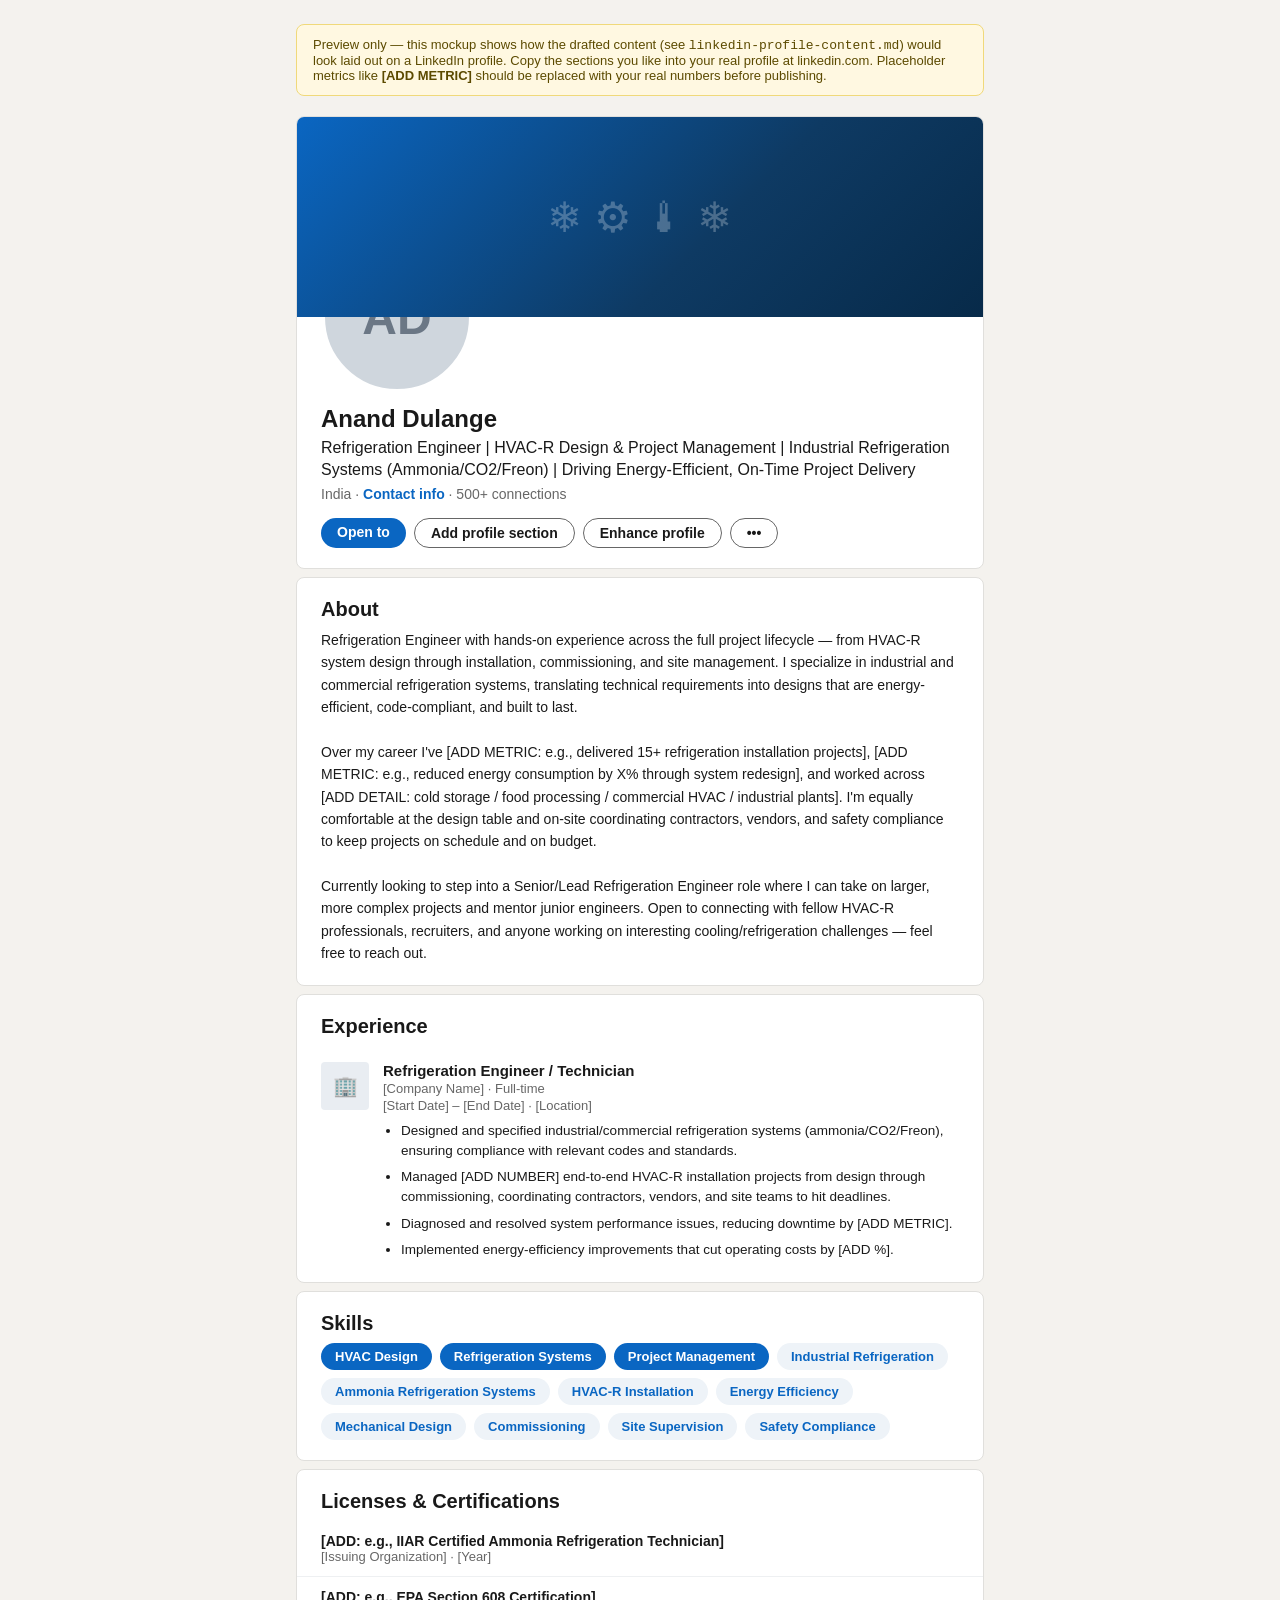
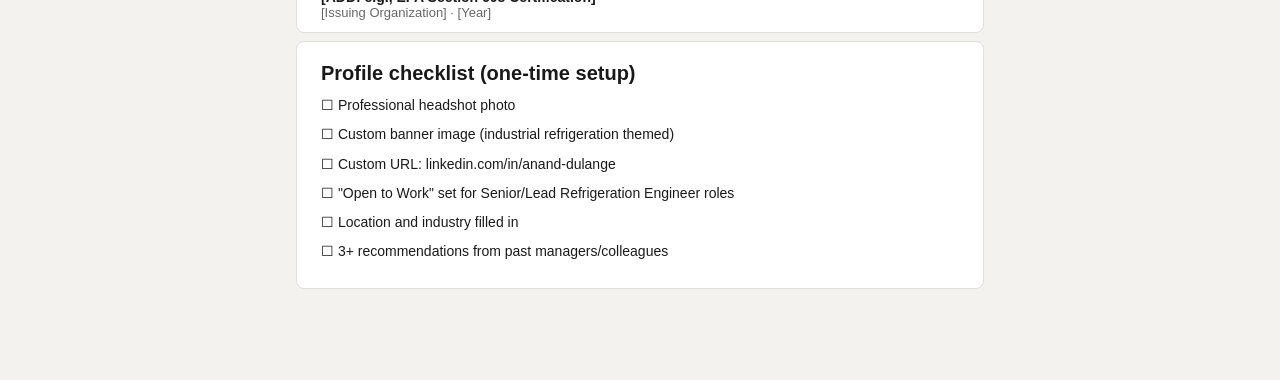
==== linkedin-profile-preview.html @ 06d336c7 "Add LinkedIn profile optimization kit for Anand Dulange Provides copy-paste ready headline/about/exp" ====
<!DOCTYPE html>
<html lang="en">
<head>
<meta charset="UTF-8">
<meta name="viewport" content="width=device-width, initial-scale=1.0">
<title>LinkedIn Profile Preview — Anand Dulange</title>
<style>
  :root {
    --linkedin-blue: #0a66c2;
    --bg: #f4f2ee;
    --card-bg: #ffffff;
    --border: #e0dfdc;
    --text-main: #000000e6;
    --text-secondary: #00000099;
    --text-muted: #00000066;
  }
  * { box-sizing: border-box; }
  body {
    margin: 0;
    font-family: -apple-system, BlinkMacSystemFont, "Segoe UI", Roboto, Helvetica, Arial, sans-serif;
    background: var(--bg);
    color: var(--text-main);
  }
  .page {
    max-width: 720px;
    margin: 24px auto;
    padding: 0 16px 60px;
  }
  .note {
    background: #fff8e1;
    border: 1px solid #f0d97a;
    border-radius: 8px;
    padding: 12px 16px;
    font-size: 13px;
    color: #5c4a00;
    margin-bottom: 20px;
  }
  .card {
    background: var(--card-bg);
    border: 1px solid var(--border);
    border-radius: 8px;
    margin-bottom: 8px;
    overflow: hidden;
  }
  .banner {
    height: 200px;
    background: linear-gradient(135deg, #0a66c2 0%, #0e3a63 60%, #072a49 100%);
    position: relative;
  }
  .banner-icons {
    position: absolute;
    inset: 0;
    display: flex;
    align-items: center;
    justify-content: center;
    gap: 28px;
    opacity: 0.25;
    font-size: 42px;
    color: #ffffff;
  }
  .profile-photo {
    width: 152px;
    height: 152px;
    border-radius: 50%;
    background: #cfd6dd;
    border: 4px solid var(--card-bg);
    margin: -76px 0 0 24px;
    display: flex;
    align-items: center;
    justify-content: center;
    font-size: 48px;
    color: #6b7785;
    font-weight: 600;
  }
  .profile-body {
    padding: 12px 24px 20px;
  }
  .name {
    font-size: 24px;
    font-weight: 600;
    margin: 0 0 2px;
  }
  .pronouns {
    color: var(--text-muted);
    font-size: 15px;
    font-weight: 400;
  }
  .headline {
    font-size: 16px;
    color: var(--text-main);
    margin: 4px 0;
    line-height: 1.4;
  }
  .location-line {
    color: var(--text-secondary);
    font-size: 14px;
    margin: 4px 0;
  }
  .location-line .contact-link {
    color: var(--linkedin-blue);
    font-weight: 600;
    cursor: default;
  }
  .action-row {
    display: flex;
    gap: 8px;
    margin-top: 16px;
    flex-wrap: wrap;
  }
  .btn {
    padding: 6px 16px;
    border-radius: 16px;
    font-size: 14px;
    font-weight: 600;
    cursor: default;
  }
  .btn-primary {
    background: var(--linkedin-blue);
    color: #fff;
  }
  .btn-secondary {
    background: transparent;
    border: 1px solid var(--text-secondary);
    color: var(--text-main);
  }
  .section-title {
    font-size: 20px;
    font-weight: 600;
    padding: 20px 24px 8px;
    margin: 0;
  }
  .section-body {
    padding: 0 24px 20px;
    font-size: 14px;
    line-height: 1.6;
    color: var(--text-main);
    white-space: pre-line;
  }
  .exp-item {
    display: flex;
    gap: 14px;
    padding: 16px 24px;
    border-top: 1px solid #eef0f2;
  }
  .exp-item:first-of-type { border-top: none; }
  .exp-logo {
    width: 48px;
    height: 48px;
    border-radius: 4px;
    background: #e9edf2;
    flex-shrink: 0;
    display: flex;
    align-items: center;
    justify-content: center;
    color: #6b7785;
    font-size: 20px;
  }
  .exp-title { font-weight: 600; font-size: 15px; margin: 0; }
  .exp-sub { font-size: 13px; color: var(--text-secondary); margin: 2px 0; }
  .exp-bullets { font-size: 13.5px; margin: 8px 0 0; padding-left: 18px; color: var(--text-main); }
  .exp-bullets li { margin-bottom: 6px; line-height: 1.5; }
  .skills-wrap {
    display: flex;
    flex-wrap: wrap;
    gap: 8px;
    padding: 0 24px 20px;
  }
  .skill-chip {
    background: #eef3f8;
    color: var(--linkedin-blue);
    border-radius: 16px;
    padding: 6px 14px;
    font-size: 13px;
    font-weight: 600;
  }
  .skill-chip.top { background: var(--linkedin-blue); color: #fff; }
  .cert-item {
    padding: 12px 24px;
    border-top: 1px solid #eef0f2;
    font-size: 14px;
  }
  .cert-item:first-of-type { border-top: none; }
  .cert-title { font-weight: 600; }
  .cert-sub { color: var(--text-secondary); font-size: 13px; }
  .checklist { padding: 0 24px 20px; font-size: 14px; line-height: 1.8; }
  .checklist div { margin-bottom: 4px; }
</style>
</head>
<body>
<div class="page">

  <div class="note">
    Preview only — this mockup shows how the drafted content (see <code>linkedin-profile-content.md</code>)
    would look laid out on a LinkedIn profile. Copy the sections you like into your real profile at
    linkedin.com. Placeholder metrics like <strong>[ADD METRIC]</strong> should be replaced with your
    real numbers before publishing.
  </div>

  <div class="card">
    <div class="banner">
      <div class="banner-icons">❄ ⚙ 🌡 ❄</div>
    </div>
    <div class="profile-photo">AD</div>
    <div class="profile-body">
      <h1 class="name">Anand Dulange</h1>
      <div class="headline">Refrigeration Engineer | HVAC-R Design &amp; Project Management | Industrial Refrigeration Systems (Ammonia/CO2/Freon) | Driving Energy-Efficient, On-Time Project Delivery</div>
      <div class="location-line">India · <span class="contact-link">Contact info</span> · 500+ connections</div>
      <div class="action-row">
        <div class="btn btn-primary">Open to</div>
        <div class="btn btn-secondary">Add profile section</div>
        <div class="btn btn-secondary">Enhance profile</div>
        <div class="btn btn-secondary">•••</div>
      </div>
    </div>
  </div>

  <div class="card">
    <h2 class="section-title">About</h2>
    <div class="section-body">Refrigeration Engineer with hands-on experience across the full project lifecycle — from HVAC-R system design through installation, commissioning, and site management. I specialize in industrial and commercial refrigeration systems, translating technical requirements into designs that are energy-efficient, code-compliant, and built to last.

Over my career I've [ADD METRIC: e.g., delivered 15+ refrigeration installation projects], [ADD METRIC: e.g., reduced energy consumption by X% through system redesign], and worked across [ADD DETAIL: cold storage / food processing / commercial HVAC / industrial plants]. I'm equally comfortable at the design table and on-site coordinating contractors, vendors, and safety compliance to keep projects on schedule and on budget.

Currently looking to step into a Senior/Lead Refrigeration Engineer role where I can take on larger, more complex projects and mentor junior engineers. Open to connecting with fellow HVAC-R professionals, recruiters, and anyone working on interesting cooling/refrigeration challenges — feel free to reach out.</div>
  </div>

  <div class="card">
    <h2 class="section-title">Experience</h2>
    <div class="exp-item">
      <div class="exp-logo">🏢</div>
      <div>
        <p class="exp-title">Refrigeration Engineer / Technician</p>
        <p class="exp-sub">[Company Name] · Full-time</p>
        <p class="exp-sub">[Start Date] – [End Date] · [Location]</p>
        <ul class="exp-bullets">
          <li>Designed and specified industrial/commercial refrigeration systems (ammonia/CO2/Freon), ensuring compliance with relevant codes and standards.</li>
          <li>Managed [ADD NUMBER] end-to-end HVAC-R installation projects from design through commissioning, coordinating contractors, vendors, and site teams to hit deadlines.</li>
          <li>Diagnosed and resolved system performance issues, reducing downtime by [ADD METRIC].</li>
          <li>Implemented energy-efficiency improvements that cut operating costs by [ADD %].</li>
        </ul>
      </div>
    </div>
  </div>

  <div class="card">
    <h2 class="section-title">Skills</h2>
    <div class="skills-wrap">
      <span class="skill-chip top">HVAC Design</span>
      <span class="skill-chip top">Refrigeration Systems</span>
      <span class="skill-chip top">Project Management</span>
      <span class="skill-chip">Industrial Refrigeration</span>
      <span class="skill-chip">Ammonia Refrigeration Systems</span>
      <span class="skill-chip">HVAC-R Installation</span>
      <span class="skill-chip">Energy Efficiency</span>
      <span class="skill-chip">Mechanical Design</span>
      <span class="skill-chip">Commissioning</span>
      <span class="skill-chip">Site Supervision</span>
      <span class="skill-chip">Safety Compliance</span>
    </div>
  </div>

  <div class="card">
    <h2 class="section-title">Licenses &amp; Certifications</h2>
    <div class="cert-item">
      <div class="cert-title">[ADD: e.g., IIAR Certified Ammonia Refrigeration Technician]</div>
      <div class="cert-sub">[Issuing Organization] · [Year]</div>
    </div>
    <div class="cert-item">
      <div class="cert-title">[ADD: e.g., EPA Section 608 Certification]</div>
      <div class="cert-sub">[Issuing Organization] · [Year]</div>
    </div>
  </div>

  <div class="card">
    <h2 class="section-title">Profile checklist (one-time setup)</h2>
    <div class="checklist">
      <div>☐ Professional headshot photo</div>
      <div>☐ Custom banner image (industrial refrigeration themed)</div>
      <div>☐ Custom URL: linkedin.com/in/anand-dulange</div>
      <div>☐ "Open to Work" set for Senior/Lead Refrigeration Engineer roles</div>
      <div>☐ Location and industry filled in</div>
      <div>☐ 3+ recommendations from past managers/colleagues</div>
    </div>
  </div>

</div>
</body>
</html>
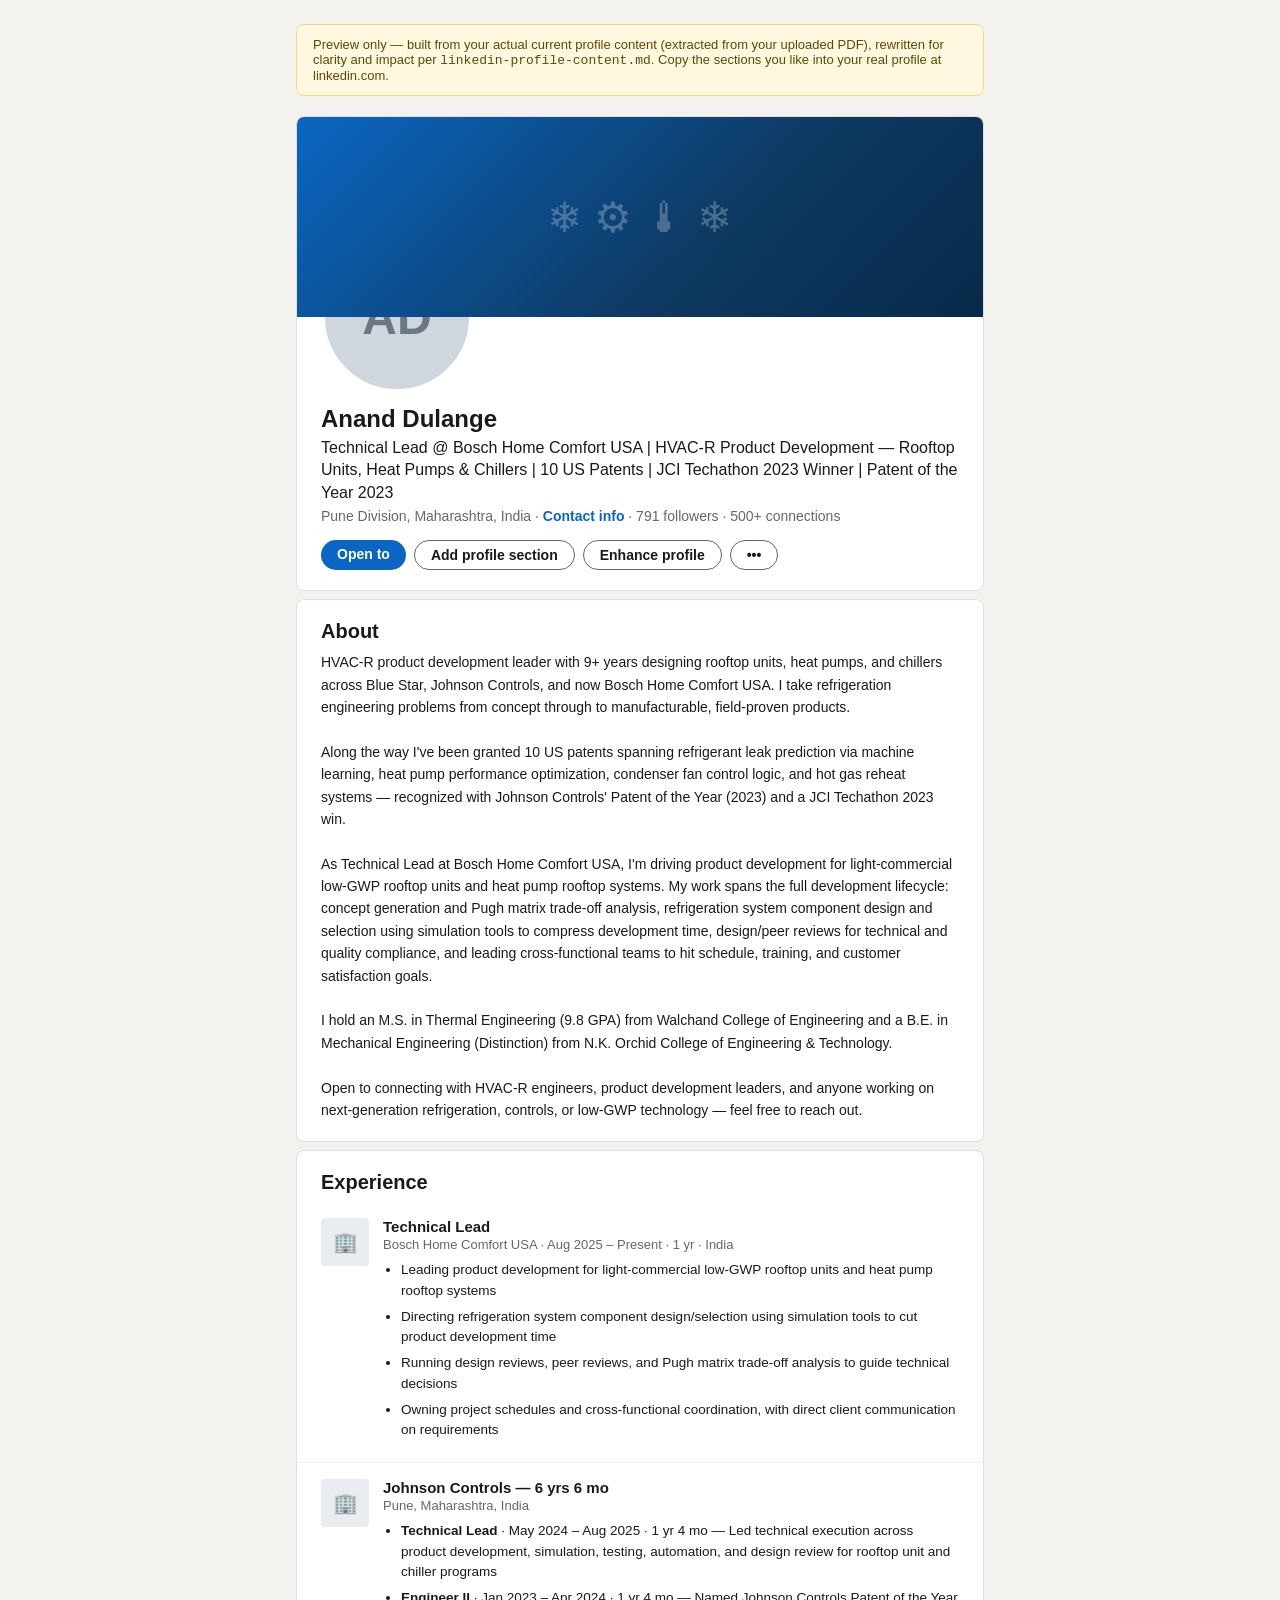
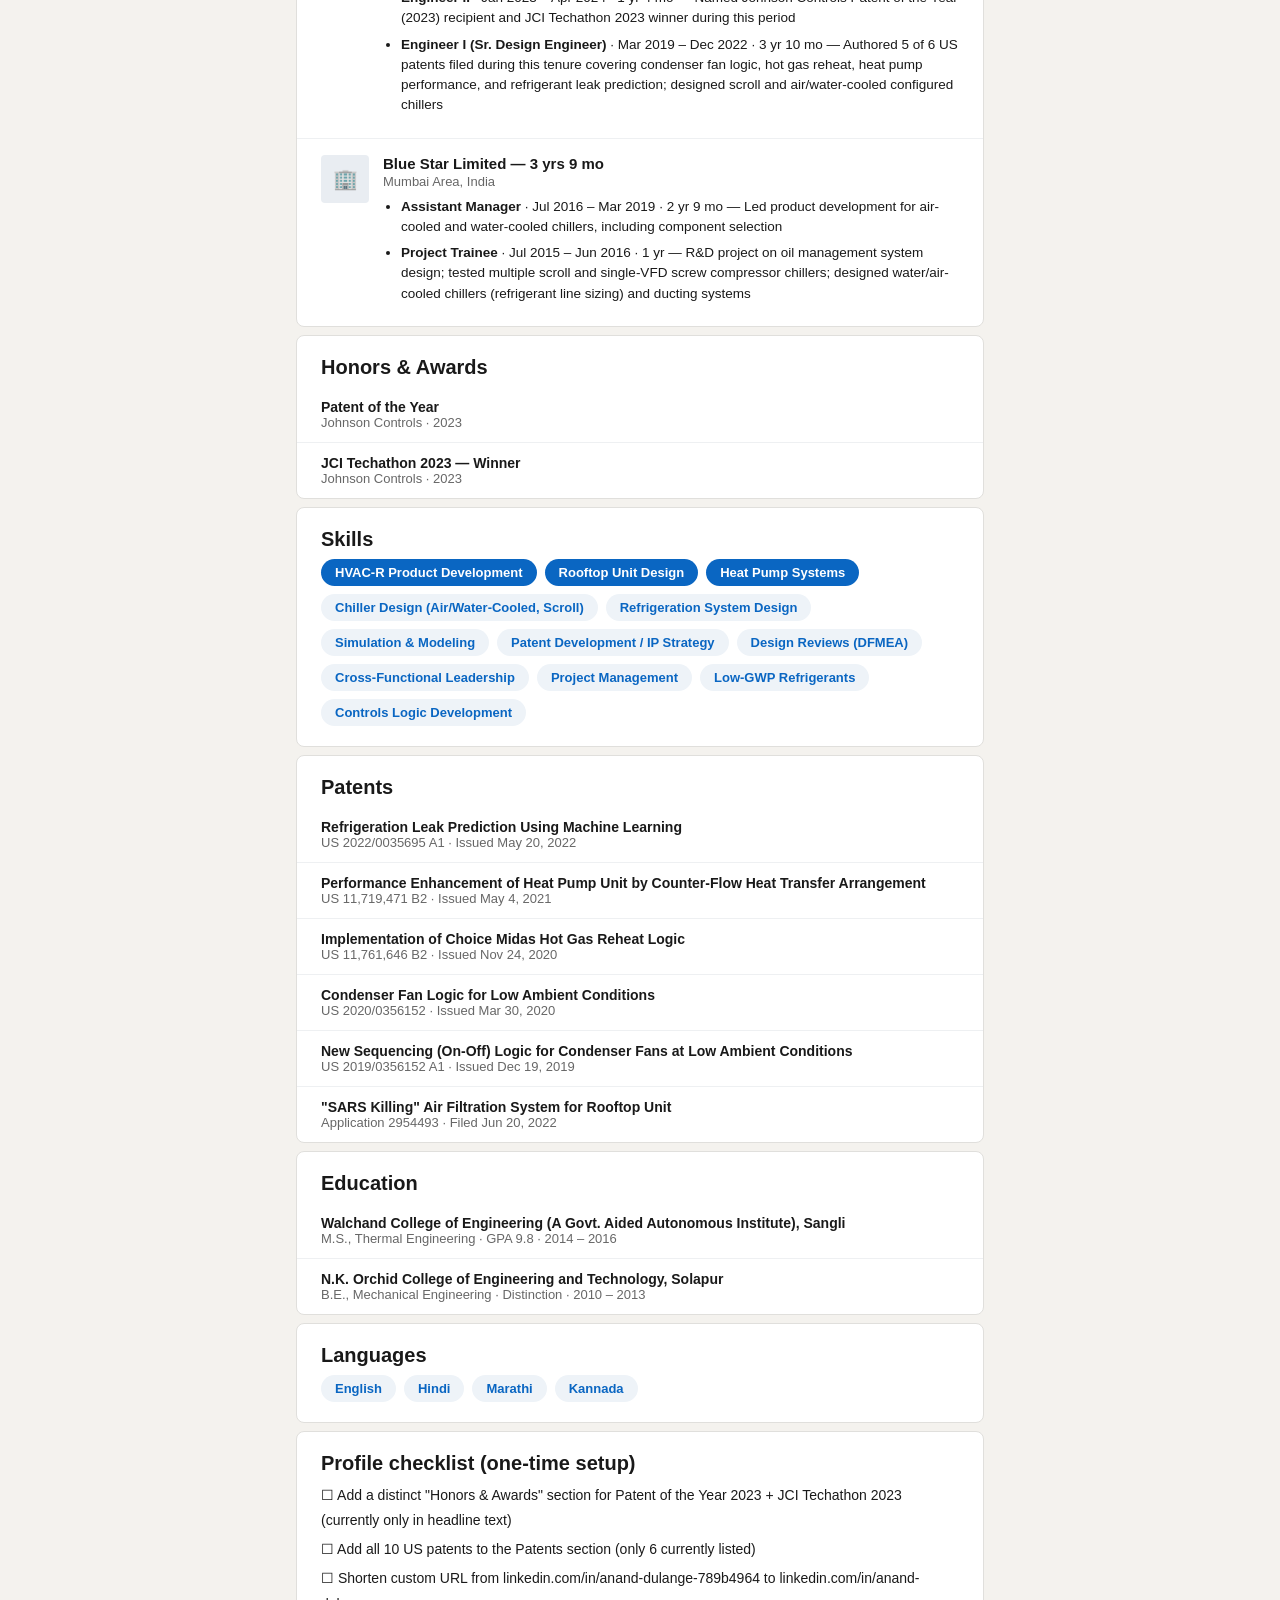
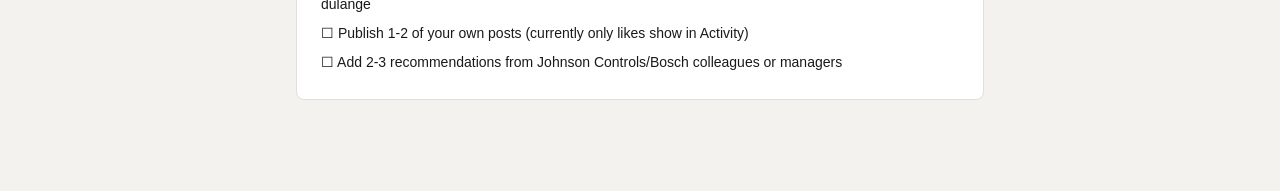
==== commit 08c8181e: "Rebuild LinkedIn profile content from real profile data Replace the earlier generic placeholder draf" ====
--- a/linkedin-profile-preview.html
+++ b/linkedin-profile-preview.html
@@ -190,10 +190,9 @@
 <div class="page">
 
   <div class="note">
-    Preview only — this mockup shows how the drafted content (see <code>linkedin-profile-content.md</code>)
-    would look laid out on a LinkedIn profile. Copy the sections you like into your real profile at
-    linkedin.com. Placeholder metrics like <strong>[ADD METRIC]</strong> should be replaced with your
-    real numbers before publishing.
+    Preview only — built from your actual current profile content (extracted from your uploaded PDF),
+    rewritten for clarity and impact per <code>linkedin-profile-content.md</code>. Copy the sections
+    you like into your real profile at linkedin.com.
   </div>
 
   <div class="card">
@@ -203,8 +202,8 @@
     <div class="profile-photo">AD</div>
     <div class="profile-body">
       <h1 class="name">Anand Dulange</h1>
-      <div class="headline">Refrigeration Engineer | HVAC-R Design &amp; Project Management | Industrial Refrigeration Systems (Ammonia/CO2/Freon) | Driving Energy-Efficient, On-Time Project Delivery</div>
-      <div class="location-line">India · <span class="contact-link">Contact info</span> · 500+ connections</div>
+      <div class="headline">Technical Lead @ Bosch Home Comfort USA | HVAC-R Product Development — Rooftop Units, Heat Pumps &amp; Chillers | 10 US Patents | JCI Techathon 2023 Winner | Patent of the Year 2023</div>
+      <div class="location-line">Pune Division, Maharashtra, India · <span class="contact-link">Contact info</span> · 791 followers · 500+ connections</div>
       <div class="action-row">
         <div class="btn btn-primary">Open to</div>
         <div class="btn btn-secondary">Add profile section</div>
@@ -216,11 +215,15 @@
 
   <div class="card">
     <h2 class="section-title">About</h2>
-    <div class="section-body">Refrigeration Engineer with hands-on experience across the full project lifecycle — from HVAC-R system design through installation, commissioning, and site management. I specialize in industrial and commercial refrigeration systems, translating technical requirements into designs that are energy-efficient, code-compliant, and built to last.
-
-Over my career I've [ADD METRIC: e.g., delivered 15+ refrigeration installation projects], [ADD METRIC: e.g., reduced energy consumption by X% through system redesign], and worked across [ADD DETAIL: cold storage / food processing / commercial HVAC / industrial plants]. I'm equally comfortable at the design table and on-site coordinating contractors, vendors, and safety compliance to keep projects on schedule and on budget.
-
-Currently looking to step into a Senior/Lead Refrigeration Engineer role where I can take on larger, more complex projects and mentor junior engineers. Open to connecting with fellow HVAC-R professionals, recruiters, and anyone working on interesting cooling/refrigeration challenges — feel free to reach out.</div>
+    <div class="section-body">HVAC-R product development leader with 9+ years designing rooftop units, heat pumps, and chillers across Blue Star, Johnson Controls, and now Bosch Home Comfort USA. I take refrigeration engineering problems from concept through to manufacturable, field-proven products.
+
+Along the way I've been granted 10 US patents spanning refrigerant leak prediction via machine learning, heat pump performance optimization, condenser fan control logic, and hot gas reheat systems — recognized with Johnson Controls' Patent of the Year (2023) and a JCI Techathon 2023 win.
+
+As Technical Lead at Bosch Home Comfort USA, I'm driving product development for light-commercial low-GWP rooftop units and heat pump rooftop systems. My work spans the full development lifecycle: concept generation and Pugh matrix trade-off analysis, refrigeration system component design and selection using simulation tools to compress development time, design/peer reviews for technical and quality compliance, and leading cross-functional teams to hit schedule, training, and customer satisfaction goals.
+
+I hold an M.S. in Thermal Engineering (9.8 GPA) from Walchand College of Engineering and a B.E. in Mechanical Engineering (Distinction) from N.K. Orchid College of Engineering &amp; Technology.
+
+Open to connecting with HVAC-R engineers, product development leaders, and anyone working on next-generation refrigeration, controls, or low-GWP technology — feel free to reach out.</div>
   </div>
 
   <div class="card">
@@ -228,57 +231,129 @@
     <div class="exp-item">
       <div class="exp-logo">🏢</div>
       <div>
-        <p class="exp-title">Refrigeration Engineer / Technician</p>
-        <p class="exp-sub">[Company Name] · Full-time</p>
-        <p class="exp-sub">[Start Date] – [End Date] · [Location]</p>
+        <p class="exp-title">Technical Lead</p>
+        <p class="exp-sub">Bosch Home Comfort USA · Aug 2025 – Present · 1 yr · India</p>
         <ul class="exp-bullets">
-          <li>Designed and specified industrial/commercial refrigeration systems (ammonia/CO2/Freon), ensuring compliance with relevant codes and standards.</li>
-          <li>Managed [ADD NUMBER] end-to-end HVAC-R installation projects from design through commissioning, coordinating contractors, vendors, and site teams to hit deadlines.</li>
-          <li>Diagnosed and resolved system performance issues, reducing downtime by [ADD METRIC].</li>
-          <li>Implemented energy-efficiency improvements that cut operating costs by [ADD %].</li>
+          <li>Leading product development for light-commercial low-GWP rooftop units and heat pump rooftop systems</li>
+          <li>Directing refrigeration system component design/selection using simulation tools to cut product development time</li>
+          <li>Running design reviews, peer reviews, and Pugh matrix trade-off analysis to guide technical decisions</li>
+          <li>Owning project schedules and cross-functional coordination, with direct client communication on requirements</li>
         </ul>
       </div>
     </div>
+    <div class="exp-item">
+      <div class="exp-logo">🏢</div>
+      <div>
+        <p class="exp-title">Johnson Controls — 6 yrs 6 mo</p>
+        <p class="exp-sub">Pune, Maharashtra, India</p>
+        <ul class="exp-bullets">
+          <li><strong>Technical Lead</strong> · May 2024 – Aug 2025 · 1 yr 4 mo — Led technical execution across product development, simulation, testing, automation, and design review for rooftop unit and chiller programs</li>
+          <li><strong>Engineer II</strong> · Jan 2023 – Apr 2024 · 1 yr 4 mo — Named Johnson Controls Patent of the Year (2023) recipient and JCI Techathon 2023 winner during this period</li>
+          <li><strong>Engineer I (Sr. Design Engineer)</strong> · Mar 2019 – Dec 2022 · 3 yr 10 mo — Authored 5 of 6 US patents filed during this tenure covering condenser fan logic, hot gas reheat, heat pump performance, and refrigerant leak prediction; designed scroll and air/water-cooled configured chillers</li>
+        </ul>
+      </div>
+    </div>
+    <div class="exp-item">
+      <div class="exp-logo">🏢</div>
+      <div>
+        <p class="exp-title">Blue Star Limited — 3 yrs 9 mo</p>
+        <p class="exp-sub">Mumbai Area, India</p>
+        <ul class="exp-bullets">
+          <li><strong>Assistant Manager</strong> · Jul 2016 – Mar 2019 · 2 yr 9 mo — Led product development for air-cooled and water-cooled chillers, including component selection</li>
+          <li><strong>Project Trainee</strong> · Jul 2015 – Jun 2016 · 1 yr — R&amp;D project on oil management system design; tested multiple scroll and single-VFD screw compressor chillers; designed water/air-cooled chillers (refrigerant line sizing) and ducting systems</li>
+        </ul>
+      </div>
+    </div>
+  </div>
+
+  <div class="card">
+    <h2 class="section-title">Honors &amp; Awards</h2>
+    <div class="cert-item">
+      <div class="cert-title">Patent of the Year</div>
+      <div class="cert-sub">Johnson Controls · 2023</div>
+    </div>
+    <div class="cert-item">
+      <div class="cert-title">JCI Techathon 2023 — Winner</div>
+      <div class="cert-sub">Johnson Controls · 2023</div>
+    </div>
   </div>
 
   <div class="card">
     <h2 class="section-title">Skills</h2>
     <div class="skills-wrap">
-      <span class="skill-chip top">HVAC Design</span>
-      <span class="skill-chip top">Refrigeration Systems</span>
-      <span class="skill-chip top">Project Management</span>
-      <span class="skill-chip">Industrial Refrigeration</span>
-      <span class="skill-chip">Ammonia Refrigeration Systems</span>
-      <span class="skill-chip">HVAC-R Installation</span>
-      <span class="skill-chip">Energy Efficiency</span>
-      <span class="skill-chip">Mechanical Design</span>
-      <span class="skill-chip">Commissioning</span>
-      <span class="skill-chip">Site Supervision</span>
-      <span class="skill-chip">Safety Compliance</span>
-    </div>
-  </div>
-
-  <div class="card">
-    <h2 class="section-title">Licenses &amp; Certifications</h2>
-    <div class="cert-item">
-      <div class="cert-title">[ADD: e.g., IIAR Certified Ammonia Refrigeration Technician]</div>
-      <div class="cert-sub">[Issuing Organization] · [Year]</div>
-    </div>
-    <div class="cert-item">
-      <div class="cert-title">[ADD: e.g., EPA Section 608 Certification]</div>
-      <div class="cert-sub">[Issuing Organization] · [Year]</div>
+      <span class="skill-chip top">HVAC-R Product Development</span>
+      <span class="skill-chip top">Rooftop Unit Design</span>
+      <span class="skill-chip top">Heat Pump Systems</span>
+      <span class="skill-chip">Chiller Design (Air/Water-Cooled, Scroll)</span>
+      <span class="skill-chip">Refrigeration System Design</span>
+      <span class="skill-chip">Simulation &amp; Modeling</span>
+      <span class="skill-chip">Patent Development / IP Strategy</span>
+      <span class="skill-chip">Design Reviews (DFMEA)</span>
+      <span class="skill-chip">Cross-Functional Leadership</span>
+      <span class="skill-chip">Project Management</span>
+      <span class="skill-chip">Low-GWP Refrigerants</span>
+      <span class="skill-chip">Controls Logic Development</span>
+    </div>
+  </div>
+
+  <div class="card">
+    <h2 class="section-title">Patents</h2>
+    <div class="cert-item">
+      <div class="cert-title">Refrigeration Leak Prediction Using Machine Learning</div>
+      <div class="cert-sub">US 2022/0035695 A1 · Issued May 20, 2022</div>
+    </div>
+    <div class="cert-item">
+      <div class="cert-title">Performance Enhancement of Heat Pump Unit by Counter-Flow Heat Transfer Arrangement</div>
+      <div class="cert-sub">US 11,719,471 B2 · Issued May 4, 2021</div>
+    </div>
+    <div class="cert-item">
+      <div class="cert-title">Implementation of Choice Midas Hot Gas Reheat Logic</div>
+      <div class="cert-sub">US 11,761,646 B2 · Issued Nov 24, 2020</div>
+    </div>
+    <div class="cert-item">
+      <div class="cert-title">Condenser Fan Logic for Low Ambient Conditions</div>
+      <div class="cert-sub">US 2020/0356152 · Issued Mar 30, 2020</div>
+    </div>
+    <div class="cert-item">
+      <div class="cert-title">New Sequencing (On-Off) Logic for Condenser Fans at Low Ambient Conditions</div>
+      <div class="cert-sub">US 2019/0356152 A1 · Issued Dec 19, 2019</div>
+    </div>
+    <div class="cert-item">
+      <div class="cert-title">"SARS Killing" Air Filtration System for Rooftop Unit</div>
+      <div class="cert-sub">Application 2954493 · Filed Jun 20, 2022</div>
+    </div>
+  </div>
+
+  <div class="card">
+    <h2 class="section-title">Education</h2>
+    <div class="cert-item">
+      <div class="cert-title">Walchand College of Engineering (A Govt. Aided Autonomous Institute), Sangli</div>
+      <div class="cert-sub">M.S., Thermal Engineering · GPA 9.8 · 2014 – 2016</div>
+    </div>
+    <div class="cert-item">
+      <div class="cert-title">N.K. Orchid College of Engineering and Technology, Solapur</div>
+      <div class="cert-sub">B.E., Mechanical Engineering · Distinction · 2010 – 2013</div>
+    </div>
+  </div>
+
+  <div class="card">
+    <h2 class="section-title">Languages</h2>
+    <div class="skills-wrap">
+      <span class="skill-chip">English</span>
+      <span class="skill-chip">Hindi</span>
+      <span class="skill-chip">Marathi</span>
+      <span class="skill-chip">Kannada</span>
     </div>
   </div>
 
   <div class="card">
     <h2 class="section-title">Profile checklist (one-time setup)</h2>
     <div class="checklist">
-      <div>☐ Professional headshot photo</div>
-      <div>☐ Custom banner image (industrial refrigeration themed)</div>
-      <div>☐ Custom URL: linkedin.com/in/anand-dulange</div>
-      <div>☐ "Open to Work" set for Senior/Lead Refrigeration Engineer roles</div>
-      <div>☐ Location and industry filled in</div>
-      <div>☐ 3+ recommendations from past managers/colleagues</div>
+      <div>☐ Add a distinct "Honors &amp; Awards" section for Patent of the Year 2023 + JCI Techathon 2023 (currently only in headline text)</div>
+      <div>☐ Add all 10 US patents to the Patents section (only 6 currently listed)</div>
+      <div>☐ Shorten custom URL from linkedin.com/in/anand-dulange-789b4964 to linkedin.com/in/anand-dulange</div>
+      <div>☐ Publish 1-2 of your own posts (currently only likes show in Activity)</div>
+      <div>☐ Add 2-3 recommendations from Johnson Controls/Bosch colleagues or managers</div>
     </div>
   </div>
 
